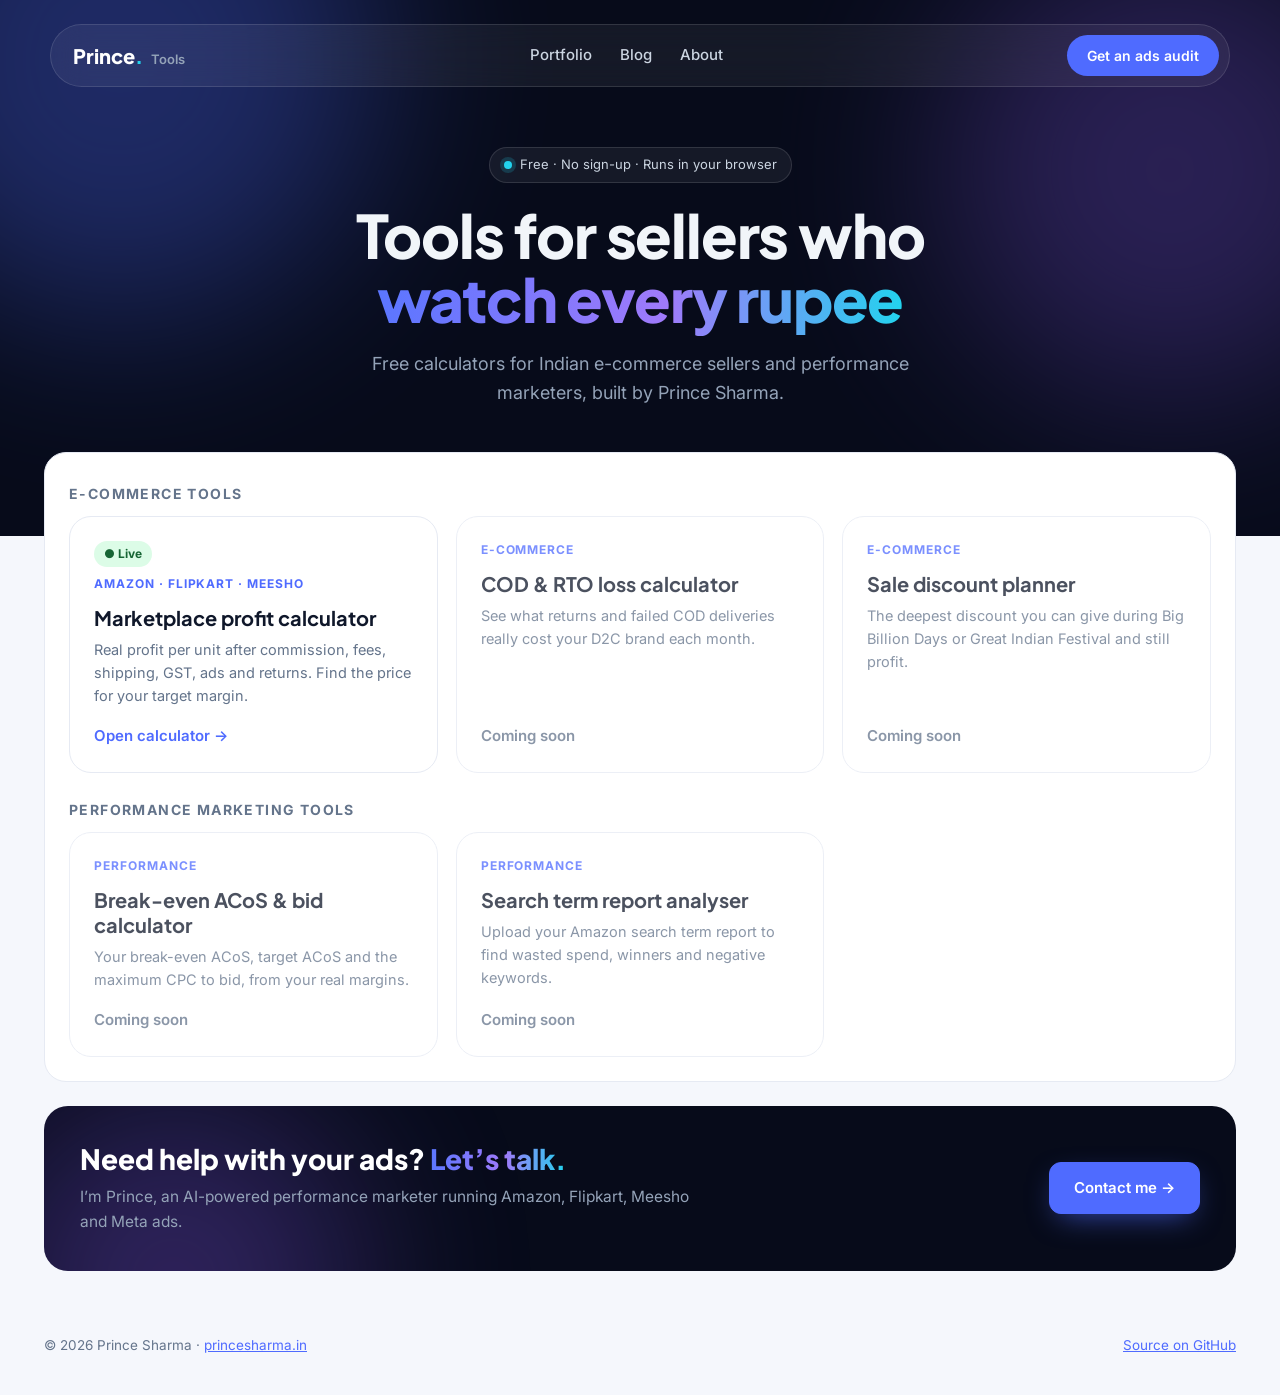
==== index.html @ 350a28b5 "Add marketplace profit calculator and tools hub Amazon vs Flipkart vs Meesho profit calculator for t" ====
<!doctype html>
<html lang="en">
<head>
<meta charset="utf-8">
<meta name="viewport" content="width=device-width, initial-scale=1">
<title>Free E-commerce &amp; Performance Marketing Tools | Prince Sharma</title>
<meta name="description" content="Free calculators for Indian e-commerce sellers and marketers: Amazon, Flipkart and Meesho profit, ROAS, RTO and more. No sign-up.">
<link rel="canonical" href="https://tools.princesharma.in/">
<meta name="theme-color" content="#070B1A">
<link rel="icon" href="/favicon.svg" type="image/svg+xml">
<link rel="preconnect" href="https://fonts.googleapis.com">
<link rel="preconnect" href="https://fonts.gstatic.com" crossorigin>
<link href="https://fonts.googleapis.com/css2?family=Plus+Jakarta+Sans:wght@600;700;800&family=Inter:wght@400;500;600&display=swap" rel="stylesheet">
<link rel="stylesheet" href="profit-calculator/styles.css">
<style>
.hub{display:grid;grid-template-columns:repeat(3,minmax(0,1fr));gap:18px;margin-top:8px}
.tool{display:flex;flex-direction:column;gap:8px;padding:24px;border-radius:22px;background:#fff;border:1px solid var(--line);text-decoration:none;color:var(--ink);transition:transform .25s,box-shadow .25s,border-color .25s}
a.tool:hover{transform:translateY(-4px);box-shadow:0 24px 50px -28px rgba(15,23,42,.35);border-color:#C7D2FE;color:var(--ink)}
.tool .t{font-size:12px;font-weight:700;color:var(--blue);text-transform:uppercase;letter-spacing:.08em}
.tool h2{margin:4px 0 0;font:700 20px var(--head)}
.tool p{margin:0;color:var(--body);font-size:14.5px;line-height:1.6;flex:1}
.tool .go{margin-top:10px;font-weight:600;color:var(--blue)}
.tool.soon{opacity:.75}.tool.soon .go{color:var(--body)}
.live{display:inline-flex;align-items:center;gap:6px;align-self:flex-start;padding:4px 10px;border-radius:999px;background:#DCFCE7;color:#166534;font-size:12px;font-weight:700}
.sec-t{margin:8px 0 14px;font:700 14px var(--font);letter-spacing:.1em;text-transform:uppercase;color:var(--body)}
@media (max-width:900px){.hub{grid-template-columns:1fr 1fr}}
@media (max-width:620px){.hub{grid-template-columns:1fr}}
</style>
</head>
<body>
<header class="hero">
  <div class="glow g1" aria-hidden="true"></div><div class="glow g2" aria-hidden="true"></div>
  <nav class="nav" aria-label="Main">
    <a class="logo" href="https://princesharma.in/">Prince<span>.</span> <small>Tools</small></a>
    <div class="nav-links"><a href="https://princesharma.in/work/">Portfolio</a><a href="https://princesharma.in/blog/">Blog</a><a href="https://princesharma.in/about/">About</a></div>
    <a class="nav-cta" href="https://princesharma.in/contact/">Get an ads audit</a>
  </nav>
  <div class="hero-in">
    <span class="pill"><i></i>Free · No sign-up · Runs in your browser</span>
    <h1>Tools for sellers who<br><span class="grad">watch every rupee</span></h1>
    <p>Free calculators for Indian e-commerce sellers and performance marketers, built by Prince Sharma.</p>
  </div>
</header>
<main class="wrap">
  <div class="card">
    <p class="sec-t">E-commerce tools</p>
    <div class="hub">
      <a class="tool" href="profit-calculator/"><span class="live">● Live</span><span class="t">Amazon · Flipkart · Meesho</span><h2>Marketplace profit calculator</h2><p>Real profit per unit after commission, fees, shipping, GST, ads and returns. Find the price for your target margin.</p><span class="go">Open calculator →</span></a>
      <div class="tool soon"><span class="t">E-commerce</span><h2>COD &amp; RTO loss calculator</h2><p>See what returns and failed COD deliveries really cost your D2C brand each month.</p><span class="go">Coming soon</span></div>
      <div class="tool soon"><span class="t">E-commerce</span><h2>Sale discount planner</h2><p>The deepest discount you can give during Big Billion Days or Great Indian Festival and still profit.</p><span class="go">Coming soon</span></div>
    </div>
    <p class="sec-t" style="margin-top:28px">Performance marketing tools</p>
    <div class="hub">
      <div class="tool soon"><span class="t">Performance</span><h2>Break-even ACoS &amp; bid calculator</h2><p>Your break-even ACoS, target ACoS and the maximum CPC to bid, from your real margins.</p><span class="go">Coming soon</span></div>
      <div class="tool soon"><span class="t">Performance</span><h2>Search term report analyser</h2><p>Upload your Amazon search term report to find wasted spend, winners and negative keywords.</p><span class="go">Coming soon</span></div>
    </div>
  </div>
  <section class="cta">
    <div class="glow g4" aria-hidden="true"></div>
    <div><h2>Need help with your ads? <span class="grad">Let’s talk.</span></h2><p>I’m Prince, an AI-powered performance marketer running Amazon, Flipkart, Meesho and Meta ads.</p></div>
    <a class="btn primary big" href="https://princesharma.in/contact/">Contact me →</a>
  </section>
</main>
<footer class="foot"><span>© 2026 Prince Sharma · <a href="https://princesharma.in/">princesharma.in</a></span><span><a href="https://github.com/princebhardwajin/princesharma-tools">Source on GitHub</a></span></footer>
</body>
</html>
---- profit-calculator/styles.css ----
:root{
  --bg:#F5F7FC;--dark:#070B1A;--ink:#0F172A;--body:#64748B;--muted:#94A3B8;--line:#E6EAF3;--line2:#EEF2F7;
  --blue:#4F6BFF;--violet:#8B5CF6;--cyan:#22D3EE;--mag:#C026D3;
  --amz:#F59E0B;--amz-ink:#92400E;--fk:#2563EB;--fk-ink:#1E40AF;--ms-ink:#86198F;
  --grad:linear-gradient(90deg,#5B76FF 0%,#9F7AFA 55%,#22D3EE 100%);
  --head:'Plus Jakarta Sans',system-ui,sans-serif;--font:'Inter',system-ui,sans-serif;
  --r:22px;
}
*{box-sizing:border-box}
html{scroll-behavior:smooth}
body{margin:0;background:var(--bg);color:var(--ink);font:400 15px/1.5 var(--font);-webkit-font-smoothing:antialiased}
a{color:var(--blue)}a:hover{color:#3550E6}
button,input,select{font:inherit;color:inherit}
svg{width:16px;height:16px;fill:none;stroke:currentColor;stroke-width:2;stroke-linecap:round;stroke-linejoin:round;flex:none}
[hidden]{display:none !important}
.grad{background:var(--grad);-webkit-background-clip:text;background-clip:text;color:transparent}
body.meesho .grad{background:linear-gradient(90deg,#9F7AFA,#E879F9 60%,#22D3EE);-webkit-background-clip:text;background-clip:text}

/* hero */
.hero{position:relative;overflow:hidden;background:var(--dark);color:#F1F5F9;padding:24px 24px 128px}
.glow{position:absolute;border-radius:50%;filter:blur(90px);pointer-events:none}
.g1{width:520px;height:520px;background:var(--blue);opacity:.32;top:-200px;left:-140px}
.g2{width:460px;height:460px;background:var(--violet);opacity:.26;top:-60px;right:-120px;transition:background .4s}
body.meesho .g2{background:var(--mag)}
.nav{position:relative;z-index:2;max-width:1180px;margin:0 auto;display:flex;align-items:center;justify-content:space-between;gap:16px;padding:10px 10px 10px 22px;border-radius:999px;background:rgba(255,255,255,.06);border:1px solid rgba(255,255,255,.12);backdrop-filter:blur(16px);-webkit-backdrop-filter:blur(16px)}
.logo{font:800 20px var(--head);color:#fff;text-decoration:none}.logo span{color:var(--cyan)}.logo small{font:600 13px var(--font);color:var(--muted);margin-left:4px}
.nav-links{display:flex;gap:28px}.nav-links a{color:#CBD5E1;text-decoration:none;font-weight:500}.nav-links a:hover{color:#fff}
.nav-cta{background:var(--blue);color:#fff !important;text-decoration:none;padding:10px 20px;border-radius:999px;font-weight:600;font-size:14px}
.hero-in{position:relative;max-width:860px;margin:60px auto 0;text-align:center}
.pill{display:inline-flex;align-items:center;gap:8px;padding:7px 14px;border-radius:999px;background:rgba(255,255,255,.06);border:1px solid rgba(255,255,255,.12);color:#CBD5E1;font-size:13px}
.pill i{width:8px;height:8px;border-radius:50%;background:var(--cyan);box-shadow:0 0 0 4px rgba(34,211,238,.18)}
.hero h1{margin:20px 0 0;font:800 clamp(34px,5vw,60px)/1.08 var(--head);letter-spacing:-.02em}
.hero p{margin:18px auto 0;max-width:620px;font-size:18px;line-height:1.6;color:var(--muted)}

/* layout */
.wrap{position:relative;max-width:1240px;margin:-84px auto 0;padding:0 24px 64px}
.bar{display:flex;flex-wrap:wrap;gap:12px;justify-content:space-between;align-items:center;background:#fff;border:1px solid var(--line);border-radius:20px;padding:10px;box-shadow:0 20px 50px -30px rgba(15,23,42,.35);margin-bottom:24px}
.seg{display:flex;gap:4px;background:#F1F5F9;border-radius:14px;padding:4px;flex-wrap:wrap}
.seg button{border:0;background:transparent;color:var(--body);font-weight:600;font-size:14px;min-height:42px;padding:0 16px;border-radius:10px;cursor:pointer;display:inline-flex;align-items:center;gap:7px;transition:background .2s,color .2s}
.seg button[aria-selected=true]{background:#fff;color:var(--ink);box-shadow:0 2px 8px rgba(15,23,42,.08)}
.seg button em{font-style:normal;color:var(--muted);font-weight:500}
.seg.small button{min-height:38px;font-size:13.5px}
.dot{display:inline-block;width:8px;height:8px;border-radius:50%}.dot.a{background:var(--amz)}.dot.f{background:var(--fk)}.dot.m{background:var(--mag)}
.grid{display:flex;flex-wrap:wrap;gap:24px;align-items:flex-start}
.inputs{flex:1 1 380px;min-width:0;display:flex;flex-direction:column;gap:16px}
.results{flex:999 1 560px;min-width:0;display:flex;flex-direction:column;gap:16px;position:sticky;top:20px}
.card{background:#fff;border:1px solid var(--line);border-radius:var(--r);padding:24px}
.card h2{margin:0 0 18px;font:700 18px var(--head);display:flex;align-items:center;gap:12px}
.step{width:30px;height:30px;border-radius:9px;display:inline-flex;align-items:center;justify-content:center;background:linear-gradient(135deg,var(--blue),var(--violet));color:#fff;font:800 14px var(--head)}
body.meesho .step{background:linear-gradient(135deg,var(--violet),var(--mag))}

/* fields */
.fields{display:grid;grid-template-columns:repeat(2,minmax(0,1fr));gap:14px}
.f{display:flex;flex-direction:column;gap:7px;font-size:13px;font-weight:600;color:#334155;margin:0;min-width:0}
fieldset.f{border:0;padding:0}fieldset.f legend{padding:0;margin-bottom:7px}
.in{display:flex;align-items:center;gap:4px;border:1px solid #D7DEEB;border-radius:12px;padding:0 12px;background:#fff;transition:border-color .2s,box-shadow .2s}
.in:focus-within,select:focus{border-color:var(--blue);box-shadow:0 0 0 4px rgba(79,107,255,.15);outline:none}
.in b{color:var(--body);font-weight:500}
.in input{border:0;outline:none;background:transparent;width:100%;min-width:0;padding:12px 4px;font-weight:500;font-size:15px}
.box .in input{text-align:center;padding:12px 0}
.hl .in{border-color:var(--blue);background:#F5F7FF}
select{border:1px solid #D7DEEB;border-radius:12px;padding:12px;background:#fff;font-weight:500;font-size:15px;min-height:46px;width:100%}
input::-webkit-outer-spin-button,input::-webkit-inner-spin-button{-webkit-appearance:none;margin:0}input[type=number]{-moz-appearance:textfield}
.note{margin:14px 0 0;display:flex;gap:10px;align-items:flex-start;padding:12px 14px;border-radius:12px;background:#F5F7FF;border:1px solid #E0E7FF;font-size:13.5px;color:#3730A3;line-height:1.5}
.note:empty{display:none}
.sliders{display:flex;flex-direction:column;gap:22px}
.sl{display:flex;flex-direction:column;gap:10px;font-size:13px;font-weight:600;color:#334155}
.sl>span{display:flex;justify-content:space-between;gap:12px}.sl b{font:800 15px var(--head);color:var(--blue)}
body.meesho .sl b{color:#A21CAF}
input[type=range]{-webkit-appearance:none;appearance:none;width:100%;height:6px;border-radius:6px;background:#E2E8F0;outline:none;margin:6px 0}
input[type=range]::-webkit-slider-thumb{-webkit-appearance:none;width:22px;height:22px;border-radius:50%;background:#fff;border:3px solid var(--blue);cursor:pointer;box-shadow:0 2px 8px rgba(79,107,255,.35)}
input[type=range]::-moz-range-thumb{width:16px;height:16px;border-radius:50%;background:#fff;border:3px solid var(--blue);cursor:pointer}
body.meesho input[type=range]::-webkit-slider-thumb{border-color:var(--mag)}
input[type=range]:focus-visible::-webkit-slider-thumb{box-shadow:0 0 0 5px rgba(79,107,255,.25)}
.check{display:flex;gap:12px;align-items:flex-start;padding:14px 16px;border-radius:14px;background:#F8FAFC;border:1px solid var(--line);cursor:pointer}
.check input{width:20px;height:20px;accent-color:var(--blue);margin:2px 0 0;flex:none}
.check span{display:flex;flex-direction:column;gap:2px;font-size:14px}.check small{color:var(--body);font-size:12.5px}

/* results */
.banner{padding:16px 20px;border-radius:16px;background:linear-gradient(135deg,rgba(79,107,255,.1),rgba(34,211,238,.1));border:1px solid rgba(79,107,255,.25);font-size:15px;color:#1E1B4B}
.cards{display:grid;grid-template-columns:repeat(2,minmax(0,1fr));gap:16px}
.cards.one{grid-template-columns:1fr}
.pc{background:#fff;border:1px solid var(--line);border-radius:var(--r);padding:22px;transition:border-color .3s,box-shadow .3s}
.pc.win{border:2px solid var(--c);box-shadow:0 24px 50px -28px rgba(15,23,42,.35)}
.pc-top{display:flex;justify-content:space-between;align-items:center;gap:8px;flex-wrap:wrap}
.pc-name{display:inline-flex;align-items:center;gap:8px;font:700 16px var(--head)}
.pc-name i{width:10px;height:10px;border-radius:50%;background:var(--c)}
.badge{padding:5px 11px;border-radius:999px;font-size:12px;font-weight:700;white-space:nowrap}
.b-good{background:#DCFCE7;color:#166534}.b-thin{background:#FEF3C7;color:#92400E}.b-bad{background:#FEE2E2;color:#991B1B}.b-info{background:#E0E7FF;color:#3730A3}
.pc-label{margin:18px 0 2px;font-size:13px;color:var(--body)}
.pc-big{margin:0;font:800 44px/1.05 var(--head);letter-spacing:-.02em;font-variant-numeric:tabular-nums}
.pc-sub{display:flex;gap:8px;align-items:center;margin-top:10px;flex-wrap:wrap;font-size:13px;color:var(--body)}
.pc hr{border:0;height:1px;background:var(--line2);margin:18px 0}
.kv{display:grid;grid-template-columns:repeat(2,minmax(0,1fr));gap:10px}
.kv div{padding:10px 12px;border-radius:12px;background:#F8FAFC}.kv span{display:block;font-size:12px;color:var(--body)}.kv b{font:700 16px var(--head);font-variant-numeric:tabular-nums}
.kv3{grid-template-columns:repeat(3,minmax(0,1fr))}
.more{margin-top:14px;width:100%;min-height:44px;display:flex;align-items:center;justify-content:space-between;padding:0 14px;border-radius:12px;border:1px solid var(--line);background:#fff;font-weight:600;font-size:13.5px;color:var(--blue);cursor:pointer}
body.meesho .more{color:#A21CAF}
.calc{margin-top:10px;border:1px solid var(--line2);border-radius:14px;overflow:hidden;display:none}
.pc.open .calc{display:block}
.calc div{display:grid;grid-template-columns:minmax(0,1fr) auto;gap:12px;align-items:center;padding:10px 14px;border-bottom:1px solid #F1F5F9}
.calc span{display:flex;flex-direction:column;gap:1px;font-size:13.5px;font-weight:600}.calc small{font-size:12px;color:var(--body);font-weight:400}
.calc em{font-style:normal;font-weight:600;font-size:13.5px;color:#334155;white-space:nowrap;font-variant-numeric:tabular-nums}
.calc .tot{background:#F8FAFC;border:0}.calc .tot em{font:800 15px var(--head);color:#15803D}.calc .tot.neg em{color:#B91C1C}
.card-head{display:flex;justify-content:space-between;align-items:baseline;gap:12px;flex-wrap:wrap;margin-bottom:18px}.card-head h2{margin:0}
.legend{font-size:13px;color:var(--body)}.legend b{font-weight:600}
.bd{display:flex;flex-direction:column;gap:14px}
.bd-row{display:grid;grid-template-columns:150px minmax(0,1fr);gap:14px;align-items:center}
.bd-row>span{font-size:14px;color:#334155;font-weight:500}
.bars{display:flex;flex-direction:column;gap:5px}
.bar-line{display:flex;align-items:center;gap:10px}
.track{flex:1;height:10px;border-radius:6px;background:#F1F5F9;overflow:hidden}
.fill{height:100%;border-radius:6px;transition:width .45s cubic-bezier(.2,.8,.2,1)}
.bar-line em{width:72px;text-align:right;font-style:normal;font-weight:600;font-size:13px;font-variant-numeric:tabular-nums}
.tips{position:relative;overflow:hidden;background:#0B1024;color:#E2E8F0;border-radius:var(--r);padding:24px}
.tips h2{position:relative;z-index:1;margin:0 0 14px;font:700 18px var(--head);color:#fff}
.g3{width:260px;height:260px;background:var(--blue);opacity:.25;top:-120px;right:-60px;filter:blur(70px)}
body.meesho .g3{background:var(--mag)}
.tips ul{position:relative;list-style:none;margin:0;padding:0;display:flex;flex-direction:column;gap:10px}
.tips li{display:flex;gap:12px;padding:14px 16px;border-radius:14px;background:rgba(255,255,255,.06);border:1px solid rgba(255,255,255,.1);font-size:14.5px;line-height:1.55}
.tips li>b:first-child{color:var(--cyan);font-weight:700}.tips li strong{color:#fff}
.cross:empty{display:none}
.cross a{display:flex;justify-content:space-between;align-items:center;gap:16px;flex-wrap:wrap;padding:20px 22px;border-radius:20px;background:linear-gradient(135deg,rgba(79,107,255,.08),rgba(34,211,238,.08));border:1px solid rgba(79,107,255,.25);text-decoration:none;color:var(--ink)}
.cross b{font:700 16px var(--head)}.cross small{display:block;font-size:13.5px;color:var(--body);margin-top:4px}.cross i{font-style:normal;color:var(--blue);font-weight:600}
.actions{display:flex;gap:10px;flex-wrap:wrap}
.btn{flex:1 1 140px;display:inline-flex;justify-content:center;align-items:center;gap:8px;min-height:46px;padding:0 16px;border-radius:12px;border:1px solid #D7DEEB;background:#fff;font-weight:600;font-size:14px;color:var(--ink);cursor:pointer;text-decoration:none;transition:transform .15s,background .2s}
.btn:hover{background:#F8FAFC;color:var(--ink)}.btn:active{transform:scale(.98)}
.btn.primary{background:var(--blue);border-color:var(--blue);color:#fff;box-shadow:0 10px 30px -10px rgba(79,107,255,.7)}.btn.primary:hover{background:#3F5BF0;color:#fff}
.btn.soft{flex:0 0 auto;background:#EEF2FF;border-color:#C7D2FE;color:#3730A3}
.btn.big{flex:0 0 auto;min-height:52px;padding:0 24px;font-size:15px}
.saved h3{margin:0 0 10px;font:700 15px var(--head)}
.saved ul{list-style:none;margin:0;padding:0;display:flex;flex-direction:column;gap:8px}
.saved li{display:flex;justify-content:space-between;align-items:center;gap:10px;padding:10px 12px;border:1px solid var(--line);border-radius:12px;background:#fff;font-size:14px}
.saved li button{border:0;background:none;color:var(--blue);font-weight:600;cursor:pointer;min-height:36px;padding:0 6px}
.saved li button.del{color:#B91C1C}

/* fees */
.fees{margin-top:48px}
.fees-head{display:flex;justify-content:space-between;align-items:center;gap:16px;flex-wrap:wrap}
.fees-head h2{margin:0;font-size:20px}.fees-head p{margin:6px 0 0;font-size:14.5px;color:var(--body);max-width:680px}
#feesBody{margin-top:20px;display:flex;flex-direction:column;gap:16px}
.fees-bar{display:flex;justify-content:space-between;align-items:center;gap:12px;flex-wrap:wrap}
.tags{font-size:12.5px;color:var(--body)}
.tag{display:inline-block;padding:2px 8px;border-radius:999px;font-size:11.5px;font-weight:700;margin-left:6px}
.tag.official{background:#DCFCE7;color:#166534}.tag.public{background:#E0E7FF;color:#3730A3}.tag.estimate{background:#FEF3C7;color:#92400E}
.ftables{display:grid;grid-template-columns:repeat(3,minmax(0,1fr));gap:14px}
.ft{border:1px solid var(--line);border-radius:16px;overflow:hidden}
.ft-h{padding:12px 14px;background:#F8FAFC;border-bottom:1px solid var(--line2)}.ft-h h3{margin:0;font:700 15px var(--head);display:flex;align-items:center;justify-content:space-between;gap:8px}.ft-h small{font-size:12px;color:var(--body)}
.ft-r{display:flex;justify-content:space-between;gap:10px;padding:9px 14px;border-bottom:1px solid #F1F5F9;font-size:13.5px}.ft-r span{color:#334155}.ft-r b{white-space:nowrap;font-variant-numeric:tabular-nums}
.fees-foot{display:flex;justify-content:space-between;align-items:center;gap:12px;flex-wrap:wrap}.fees-foot .btn{flex:0 0 auto}
.info{margin-top:24px;display:grid;grid-template-columns:repeat(3,minmax(0,1fr));gap:16px}
.info h3{margin:0 0 8px;font:700 16px var(--head)}.info p{margin:0;font-size:14.5px;line-height:1.6;color:var(--body)}
.faq{margin-top:24px}.faq h2{margin-bottom:8px}
.faq details{border-bottom:1px solid var(--line2);padding:14px 0}.faq details:last-child{border-bottom:0}
.faq summary{cursor:pointer;font-weight:600;font-size:15.5px;list-style:none;display:flex;justify-content:space-between;gap:12px}
.faq summary::after{content:"+";color:var(--blue);font-weight:700}.faq details[open] summary::after{content:"−"}
.faq summary::-webkit-details-marker{display:none}
.faq p{margin:10px 0 0;color:var(--body);line-height:1.6}
.cta{margin-top:24px;position:relative;overflow:hidden;border-radius:24px;background:var(--dark);padding:36px;display:flex;flex-wrap:wrap;gap:20px;align-items:center;justify-content:space-between}
.cta>div:not(.glow){position:relative;max-width:620px}.cta h2{margin:0;font:800 28px/1.2 var(--head);color:#fff}.cta p{margin:10px 0 0;font-size:15.5px;line-height:1.6;color:var(--muted)}
.cta .btn{position:relative}
.g4{width:380px;height:380px;background:var(--violet);opacity:.3;bottom:-200px;left:-60px}
.foot{max-width:1240px;margin:0 auto;padding:0 24px 40px;display:flex;justify-content:space-between;gap:12px;flex-wrap:wrap;font-size:13.5px;color:var(--body)}

/* dialog */
dialog{border:0;border-radius:24px;padding:0;width:min(560px,calc(100vw - 24px));max-height:calc(100vh - 32px);box-shadow:0 40px 80px -30px rgba(15,23,42,.5)}
dialog::backdrop{background:rgba(7,11,26,.55);backdrop-filter:blur(4px)}
#feeForm{padding:24px;display:flex;flex-direction:column;gap:18px}
.dlg-head{display:flex;justify-content:space-between;gap:16px}.dlg-head h2{margin:0;font:800 22px var(--head)}.dlg-head p{margin:6px 0 0;font-size:14px;color:var(--body)}
.x{width:44px;height:44px;flex:none;border-radius:12px;border:1px solid var(--line);background:#fff;font-size:22px;cursor:pointer}
.fe{display:flex;flex-direction:column;border:1px solid var(--line);border-radius:16px;overflow:hidden}
.fe-r{display:grid;grid-template-columns:minmax(0,1fr) 150px;gap:14px;align-items:center;padding:12px 14px;border-bottom:1px solid var(--line2)}
.fe-r>span{display:flex;flex-direction:column;gap:2px;font-weight:600;font-size:14px}.fe-r small{font-weight:400;font-size:12.5px;color:var(--body)}
.fe-r .in input{text-align:right;padding:10px 4px}
.fe-h{padding:10px 14px;background:#F8FAFC;font:700 13px var(--head);color:#334155;border-bottom:1px solid var(--line2)}
.dlg-foot{display:flex;gap:10px}

/* sticky + toast */
.sticky{display:none}
.toast{position:fixed;left:50%;bottom:24px;transform:translate(-50%,20px);opacity:0;pointer-events:none;background:#0F172A;color:#fff;padding:12px 18px;border-radius:12px;font-weight:500;font-size:14px;transition:opacity .25s,transform .25s;z-index:60}
.toast.on{opacity:1;transform:translate(-50%,0)}

/* responsive */
@media (max-width:1024px){.ftables{grid-template-columns:1fr 1fr}.results{position:static}}
@media (max-width:900px){
  .nav-links{display:none}
  .info{grid-template-columns:1fr}
  .sticky{display:flex;position:fixed;left:12px;right:12px;bottom:12px;z-index:40;justify-content:space-between;align-items:center;gap:10px;padding:10px 10px 10px 16px;border-radius:18px;background:rgba(11,16,36,.94);border:1px solid rgba(255,255,255,.12);box-shadow:0 20px 40px -16px rgba(7,11,26,.6);backdrop-filter:blur(12px);transition:transform .3s,opacity .3s}
  .sticky.hide{transform:translateY(140%);opacity:0}
  .sticky .btn{flex:0 0 auto;min-height:44px}
  #stickyVals{display:flex;gap:16px}#stickyVals span{display:flex;flex-direction:column;font-size:11px;color:#CBD5E1}#stickyVals b{font:800 17px var(--head);color:#fff}
  .foot{padding-bottom:100px}
}
@media (max-width:767px){
  .hero{padding:16px 16px 116px}.hero-in{margin-top:36px}.hero p{font-size:16px}
  .nav{padding:8px 8px 8px 18px}.nav-cta{padding:9px 14px;font-size:13px}
  .wrap{padding:0 12px 48px}
  .bar{flex-direction:column;align-items:stretch}.seg{width:100%}.seg button{flex:1;justify-content:center}
  .card{padding:18px}
  .fields{grid-template-columns:1fr 1fr;gap:12px}
  .fields .f:first-child{grid-column:1/-1}
  .cards{grid-template-columns:1fr}
  .pc-big{font-size:38px}
  .kv3{grid-template-columns:1fr 1fr}
  .bd-row{grid-template-columns:1fr;gap:6px}
  .ftables{grid-template-columns:1fr}
  .cta{padding:26px}.cta h2{font-size:23px}
  .fe-r{grid-template-columns:minmax(0,1fr) 120px}
}
@media (max-width:420px){.fields{grid-template-columns:1fr}.fields .box{grid-column:auto}}

/* print / PDF */
@media print{
  .hero,.bar,.inputs,.actions,.fees,.info,.faq,.cta,.foot,.sticky,.toast,.cross,.saved,.more{display:none !important}
  body{background:#fff}
  .wrap{margin:0;padding:0;max-width:none}
  .results{position:static}
  .print-head{display:block !important}
  .calc{display:block !important}
  .card,.pc,.tips{break-inside:avoid;border:1px solid #ccc;box-shadow:none}
  .tips{background:#fff;color:#000}.tips li{background:#fff;border-color:#ddd}.tips h2,.tips li strong{color:#000}
}
.print-head{display:none;margin-bottom:12px;font-size:13px;color:#333}
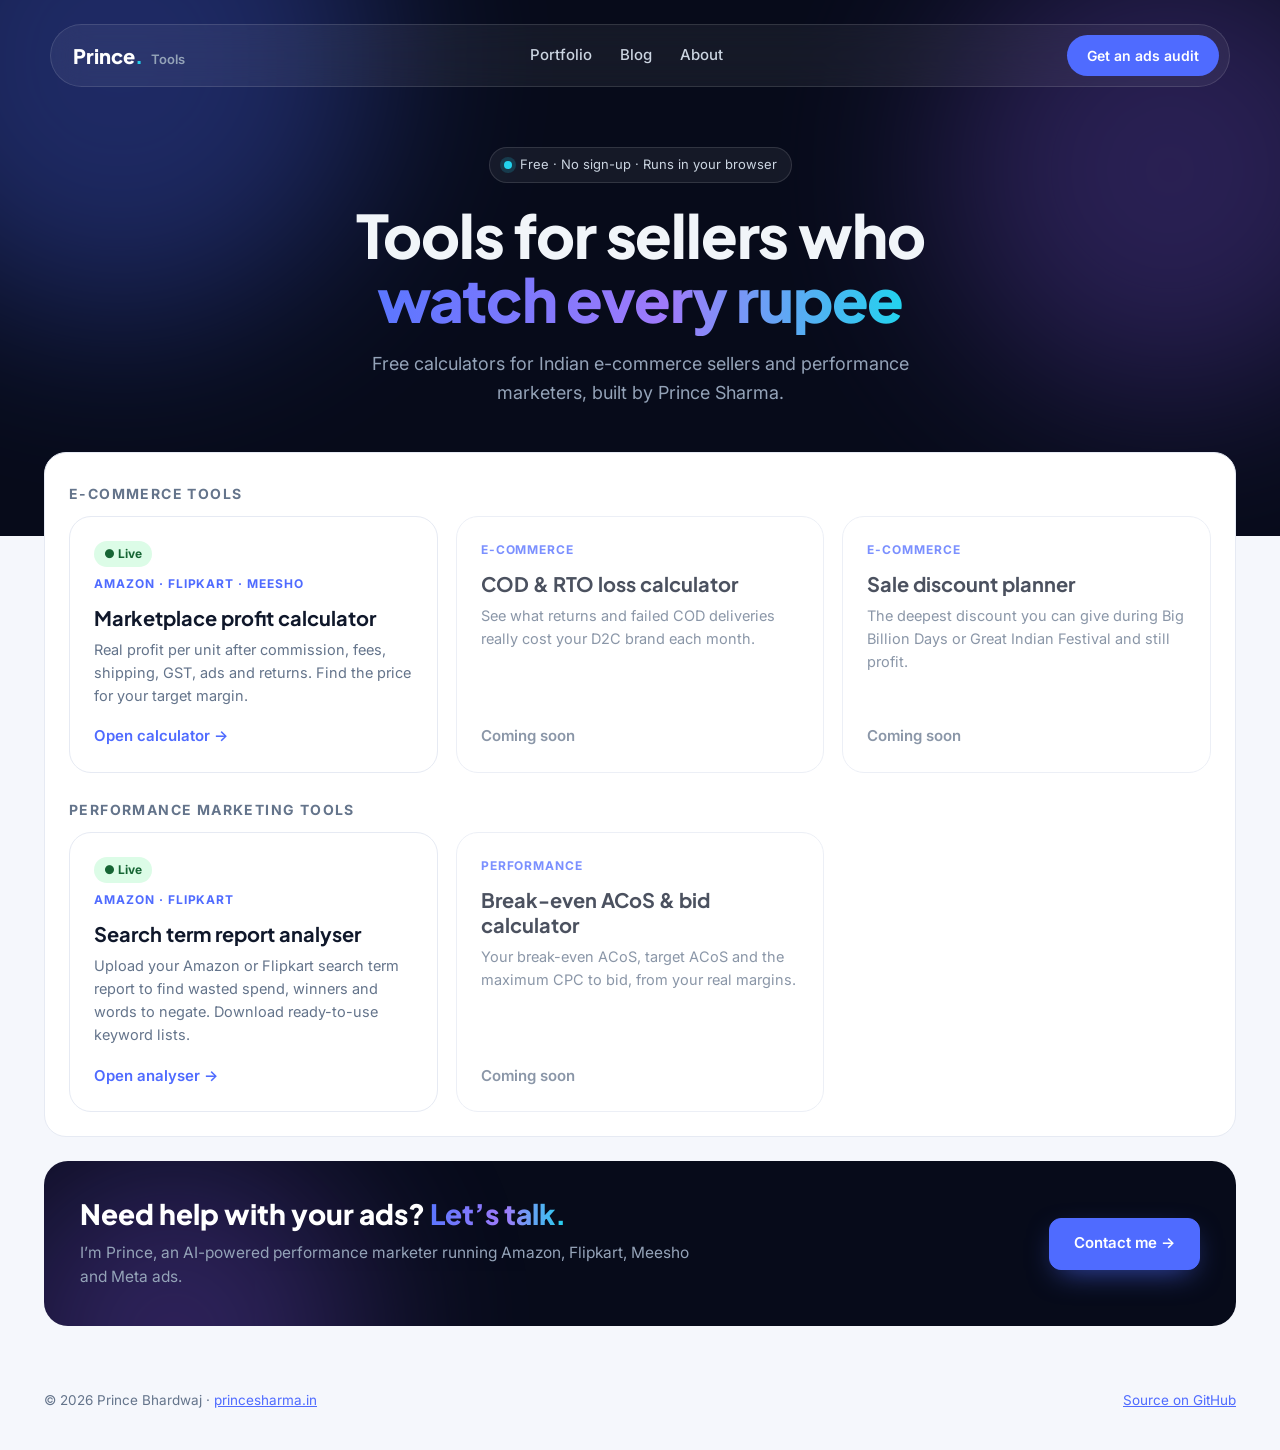
==== commit e3442e59: "Add Amazon & Flipkart search term report analyser Reads Amazon (console and report formats) and Flip" ====
--- a/index.html
+++ b/index.html
@@ -51,8 +51,9 @@
     </div>
     <p class="sec-t" style="margin-top:28px">Performance marketing tools</p>
     <div class="hub">
+      <a class="tool" href="search-term-analyser/"><span class="live">● Live</span><span class="t">Amazon · Flipkart</span><h2>Search term report analyser</h2><p>Upload your Amazon or Flipkart search term report to find wasted spend, winners and words to negate. Download ready-to-use keyword lists.</p><span class="go">Open analyser →</span></a>
       <div class="tool soon"><span class="t">Performance</span><h2>Break-even ACoS &amp; bid calculator</h2><p>Your break-even ACoS, target ACoS and the maximum CPC to bid, from your real margins.</p><span class="go">Coming soon</span></div>
-      <div class="tool soon"><span class="t">Performance</span><h2>Search term report analyser</h2><p>Upload your Amazon search term report to find wasted spend, winners and negative keywords.</p><span class="go">Coming soon</span></div>
+      
     </div>
   </div>
   <section class="cta">
@@ -61,6 +62,6 @@
     <a class="btn primary big" href="https://princesharma.in/contact/">Contact me →</a>
   </section>
 </main>
-<footer class="foot"><span>© 2026 Prince Sharma · <a href="https://princesharma.in/">princesharma.in</a></span><span><a href="https://github.com/princebhardwajin/princesharma-tools">Source on GitHub</a></span></footer>
+<footer class="foot"><span>© 2026 Prince Bhardwaj · <a href="https://princesharma.in/">princesharma.in</a></span><span><a href="https://github.com/princebhardwajin/princesharma-tools">Source on GitHub</a></span></footer>
 </body>
 </html>
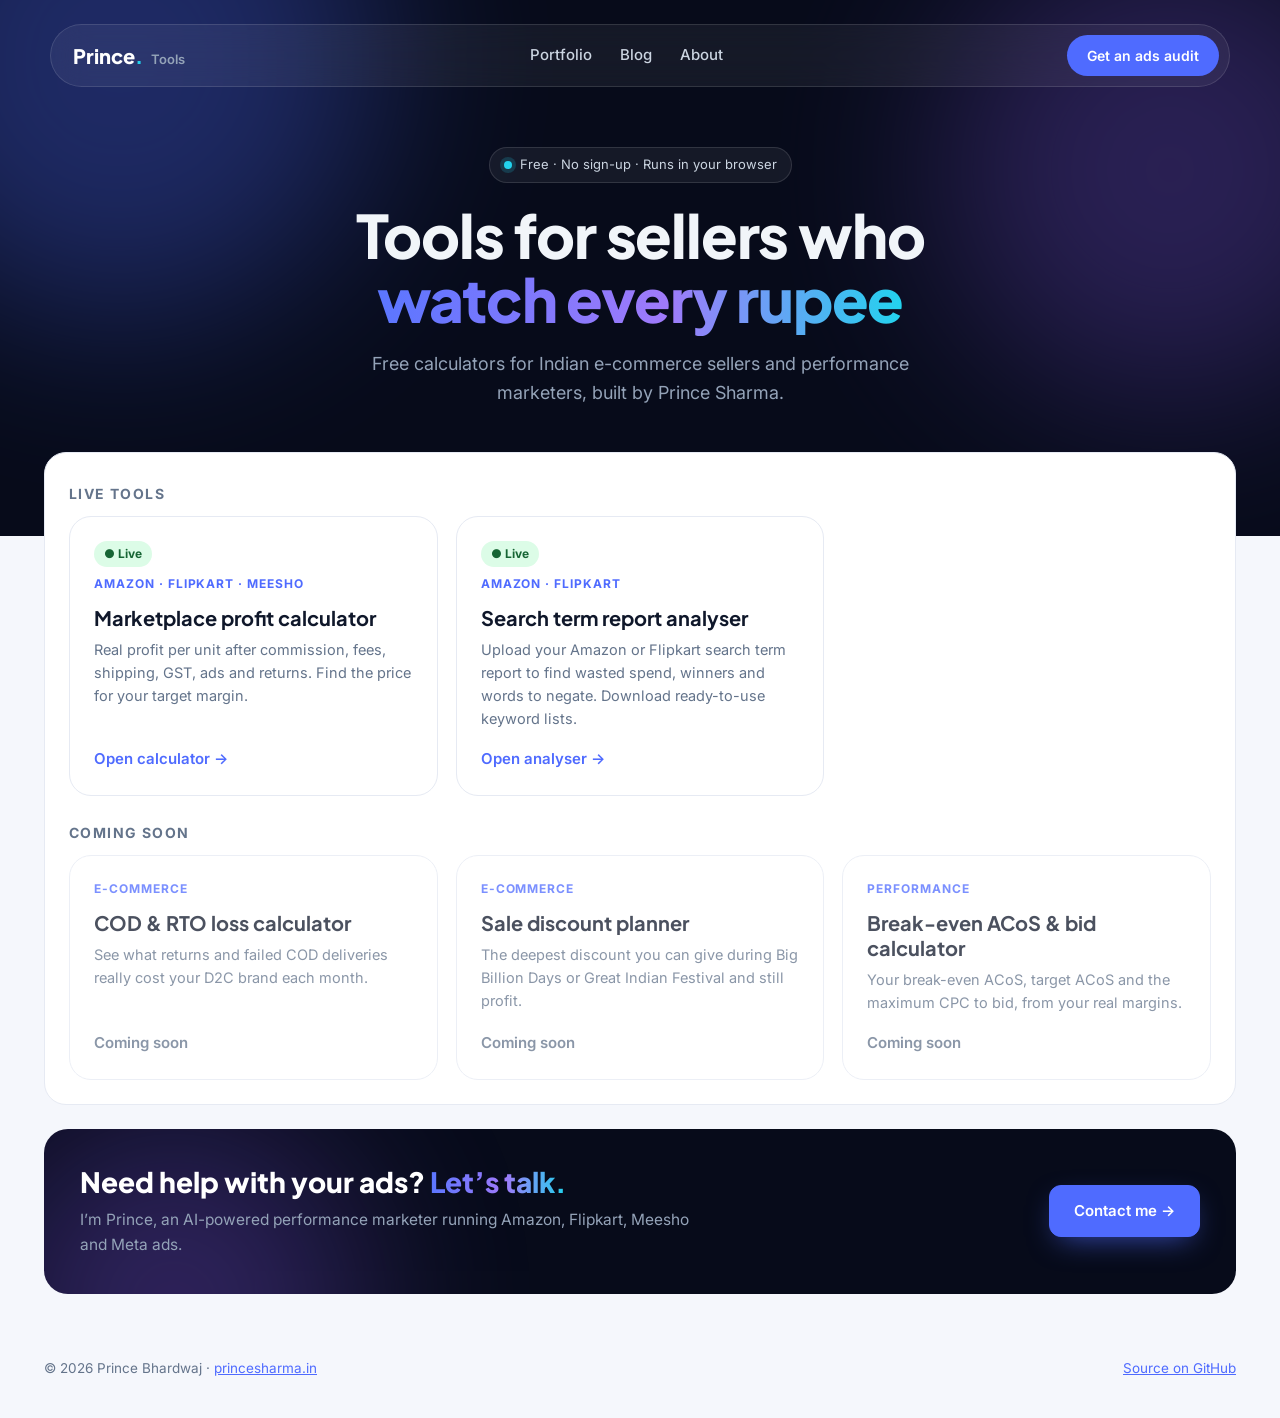
==== commit 5fbde229: "Tools hub: put live tools first, search term analyser second Co-Authored-By: Claude Opus 5.5 <norepl" ====
--- a/index.html
+++ b/index.html
@@ -43,17 +43,16 @@
 </header>
 <main class="wrap">
   <div class="card">
-    <p class="sec-t">E-commerce tools</p>
+    <p class="sec-t">Live tools</p>
     <div class="hub">
       <a class="tool" href="profit-calculator/"><span class="live">● Live</span><span class="t">Amazon · Flipkart · Meesho</span><h2>Marketplace profit calculator</h2><p>Real profit per unit after commission, fees, shipping, GST, ads and returns. Find the price for your target margin.</p><span class="go">Open calculator →</span></a>
+      <a class="tool" href="search-term-analyser/"><span class="live">● Live</span><span class="t">Amazon · Flipkart</span><h2>Search term report analyser</h2><p>Upload your Amazon or Flipkart search term report to find wasted spend, winners and words to negate. Download ready-to-use keyword lists.</p><span class="go">Open analyser →</span></a>
+    </div>
+    <p class="sec-t" style="margin-top:28px">Coming soon</p>
+    <div class="hub">
       <div class="tool soon"><span class="t">E-commerce</span><h2>COD &amp; RTO loss calculator</h2><p>See what returns and failed COD deliveries really cost your D2C brand each month.</p><span class="go">Coming soon</span></div>
       <div class="tool soon"><span class="t">E-commerce</span><h2>Sale discount planner</h2><p>The deepest discount you can give during Big Billion Days or Great Indian Festival and still profit.</p><span class="go">Coming soon</span></div>
-    </div>
-    <p class="sec-t" style="margin-top:28px">Performance marketing tools</p>
-    <div class="hub">
-      <a class="tool" href="search-term-analyser/"><span class="live">● Live</span><span class="t">Amazon · Flipkart</span><h2>Search term report analyser</h2><p>Upload your Amazon or Flipkart search term report to find wasted spend, winners and words to negate. Download ready-to-use keyword lists.</p><span class="go">Open analyser →</span></a>
       <div class="tool soon"><span class="t">Performance</span><h2>Break-even ACoS &amp; bid calculator</h2><p>Your break-even ACoS, target ACoS and the maximum CPC to bid, from your real margins.</p><span class="go">Coming soon</span></div>
-      
     </div>
   </div>
   <section class="cta">
